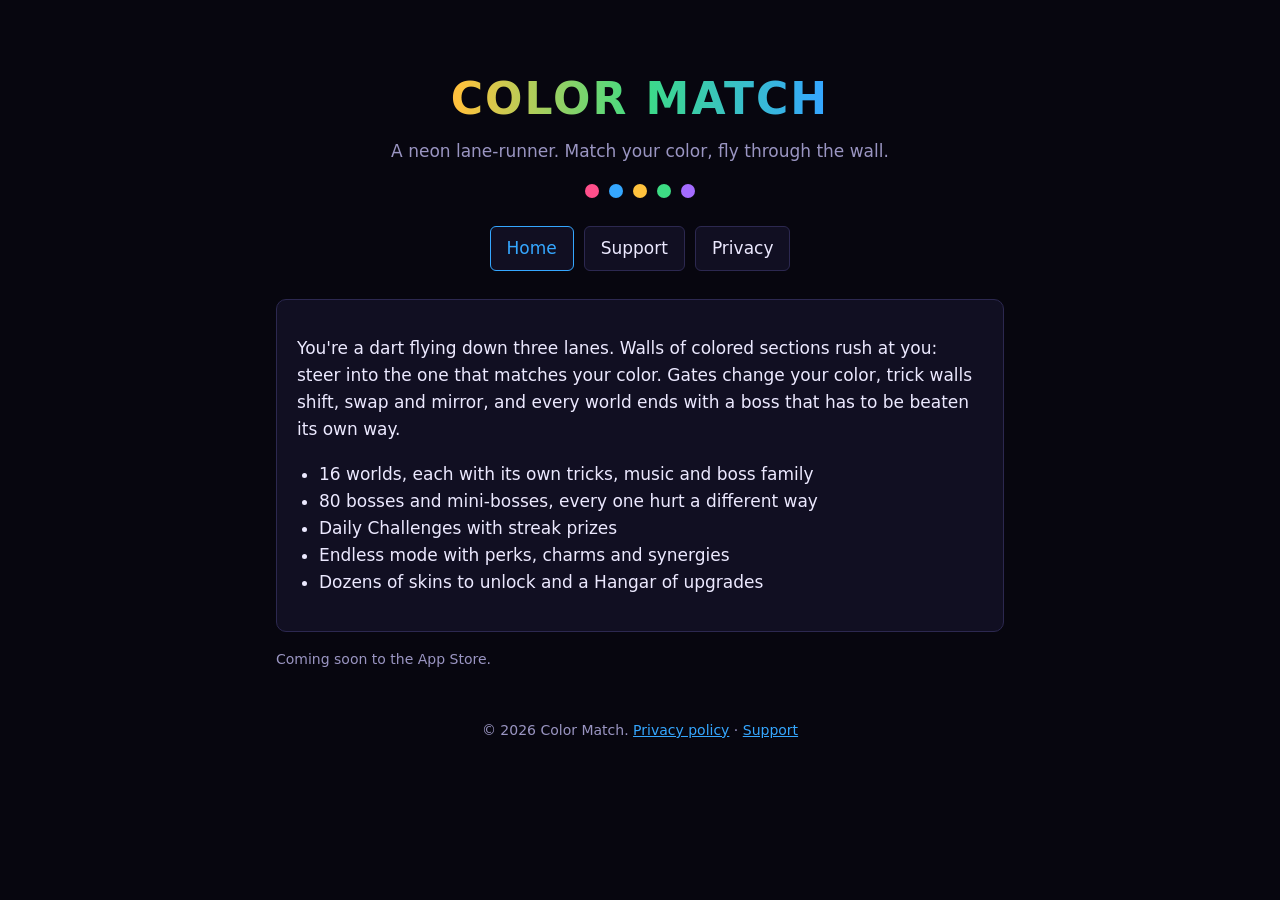
==== index.html @ d019bd3d "Color Match website: home, support, privacy policy" ====
<!doctype html>
<html lang="en">
<head>
<meta charset="utf-8">
<meta name="viewport" content="width=device-width, initial-scale=1">
<title>Color Match</title>
<meta name="description" content="Color Match: a neon lane-runner. Fly through the wall that matches your color.">
<link rel="stylesheet" href="style.css">
</head>
<body>
<main>
  <header>
    <h1 class="logo">COLOR MATCH</h1>
    <p class="tag">A neon lane-runner. Match your color, fly through the wall.</p>
    <div class="dots" aria-hidden="true">
      <span style="background:var(--pink)"></span><span style="background:var(--blue)"></span>
      <span style="background:var(--gold)"></span><span style="background:var(--green)"></span>
      <span style="background:var(--violet)"></span>
    </div>
  </header>
  <nav>
    <a href="index.html" aria-current="page">Home</a>
    <a href="support.html">Support</a>
    <a href="privacy.html">Privacy</a>
  </nav>

  <div class="card">
    <p>You're a dart flying down three lanes. Walls of colored sections rush at you: steer into the one
    that matches your color. Gates change your color, trick walls shift, swap and mirror, and every
    world ends with a boss that has to be beaten its own way.</p>
    <ul>
      <li>16 worlds, each with its own tricks, music and boss family</li>
      <li>80 bosses and mini-bosses, every one hurt a different way</li>
      <li>Daily Challenges with streak prizes</li>
      <li>Endless mode with perks, charms and synergies</li>
      <li>Dozens of skins to unlock and a Hangar of upgrades</li>
    </ul>
  </div>

  <p class="small">Coming soon to the App Store.</p>

  <footer>&copy; 2026 Color Match. <a href="privacy.html">Privacy policy</a> &middot; <a href="support.html">Support</a></footer>
</main>
</body>
</html>
---- style.css ----
:root {
  --bg: #07060f;
  --panel: #110f22;
  --text: #ece9ff;
  --muted: #9a95c2;
  --pink: #ff4f8b;
  --blue: #35a7ff;
  --gold: #ffc23d;
  --green: #3ddc84;
  --violet: #a46bff;
}
* { box-sizing: border-box; }
body {
  margin: 0;
  background: var(--bg);
  color: var(--text);
  font: 17px/1.6 system-ui, -apple-system, "Segoe UI", Roboto, sans-serif;
}
main { max-width: 760px; margin: 0 auto; padding: 32px 16px 64px; }
header { text-align: center; padding: 32px 0 8px; }
.logo {
  font-size: 44px; font-weight: 900; letter-spacing: 2px; margin: 0;
  background: linear-gradient(90deg, var(--pink), var(--gold), var(--green), var(--blue), var(--violet));
  -webkit-background-clip: text; background-clip: text; color: transparent;
}
.tag { color: var(--muted); margin: 4px 0 0; }
nav { display: flex; gap: 10px; justify-content: center; flex-wrap: wrap; margin: 20px 0 28px; }
nav a {
  color: var(--text); text-decoration: none; padding: 8px 16px;
  border: 1px solid #2c2850; border-radius: 6px; background: var(--panel);
}
nav a:hover, nav a[aria-current] { border-color: var(--blue); color: var(--blue); }
h2 { margin-top: 36px; font-size: 22px; }
h3 { margin-top: 24px; font-size: 18px; }
a { color: var(--blue); }
.card { background: var(--panel); border: 1px solid #2c2850; border-radius: 10px; padding: 18px 20px; margin: 16px 0; }
.dots { display: flex; gap: 10px; justify-content: center; margin: 18px 0 0; }
.dots span { width: 14px; height: 14px; border-radius: 50%; display: inline-block; }
ul { padding-left: 22px; }
.small { color: var(--muted); font-size: 14px; }
footer { color: var(--muted); font-size: 14px; text-align: center; margin-top: 48px; }
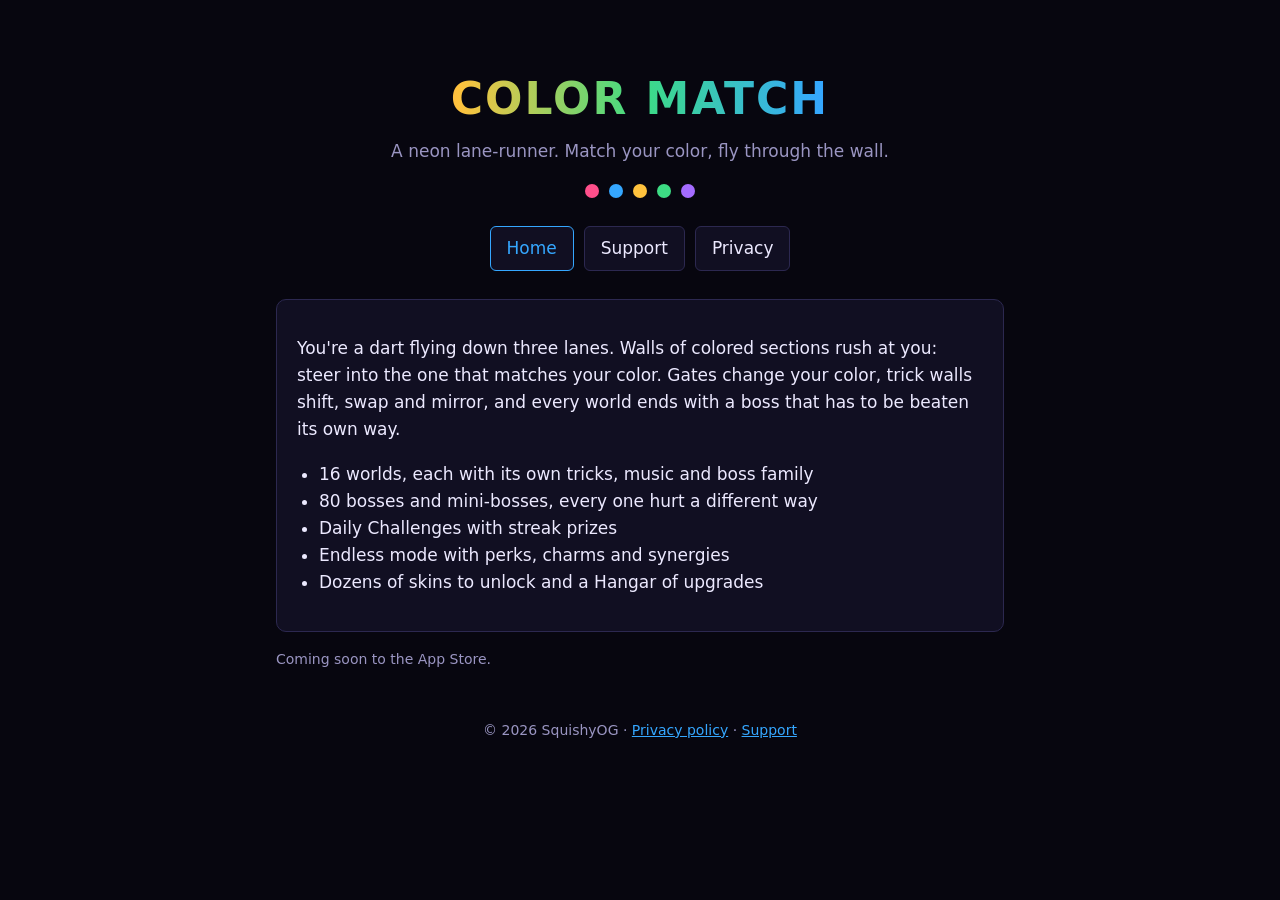
==== commit e04c637c: "Support page in the developer's own voice; footers say SquishyOG" ====
--- a/index.html
+++ b/index.html
@@ -39,7 +39,7 @@
 
   <p class="small">Coming soon to the App Store.</p>
 
-  <footer>&copy; 2026 Color Match. <a href="privacy.html">Privacy policy</a> &middot; <a href="support.html">Support</a></footer>
+  <footer>&copy; 2026 SquishyOG &middot; <a href="privacy.html">Privacy policy</a> &middot; <a href="support.html">Support</a></footer>
 </main>
 </body>
 </html>
--- a/style.css
+++ b/style.css
@@ -39,3 +39,31 @@
 ul { padding-left: 22px; }
 .small { color: var(--muted); font-size: 14px; }
 footer { color: var(--muted); font-size: 14px; text-align: center; margin-top: 48px; }
+
+/* Support page */
+.hello { text-align: center; padding: 8px 4px 20px; }
+.hello p { max-width: 560px; margin-left: auto; margin-right: auto; }
+.kicker { font-size: 22px; font-weight: 800; margin: 0 0 6px; }
+.sign { color: var(--gold); font-weight: 800; letter-spacing: 1px; margin-top: 4px; }
+.btn {
+  display: inline-block; margin: 10px 0 4px; padding: 12px 28px; border-radius: 8px;
+  background: var(--gold); color: #1a1205; font-weight: 800; text-decoration: none;
+  transform: skewX(-8deg);
+}
+.btn:hover { filter: brightness(1.1); }
+.card h2 { margin-top: 0; }
+.steps { padding-left: 22px; margin: 8px 0 0; }
+.steps li { margin: 6px 0; }
+details {
+  background: var(--panel); border: 1px solid #2c2850; border-radius: 10px;
+  margin: 10px 0; padding: 0 18px;
+}
+details[open] { border-color: var(--violet); }
+summary {
+  cursor: pointer; list-style: none; padding: 14px 0; font-weight: 700;
+  display: flex; justify-content: space-between; gap: 12px;
+}
+summary::-webkit-details-marker { display: none; }
+summary::after { content: "+"; color: var(--blue); font-weight: 800; }
+details[open] summary::after { content: "\2212"; }
+details p { margin: 0 0 14px; color: #d6d2f0; }
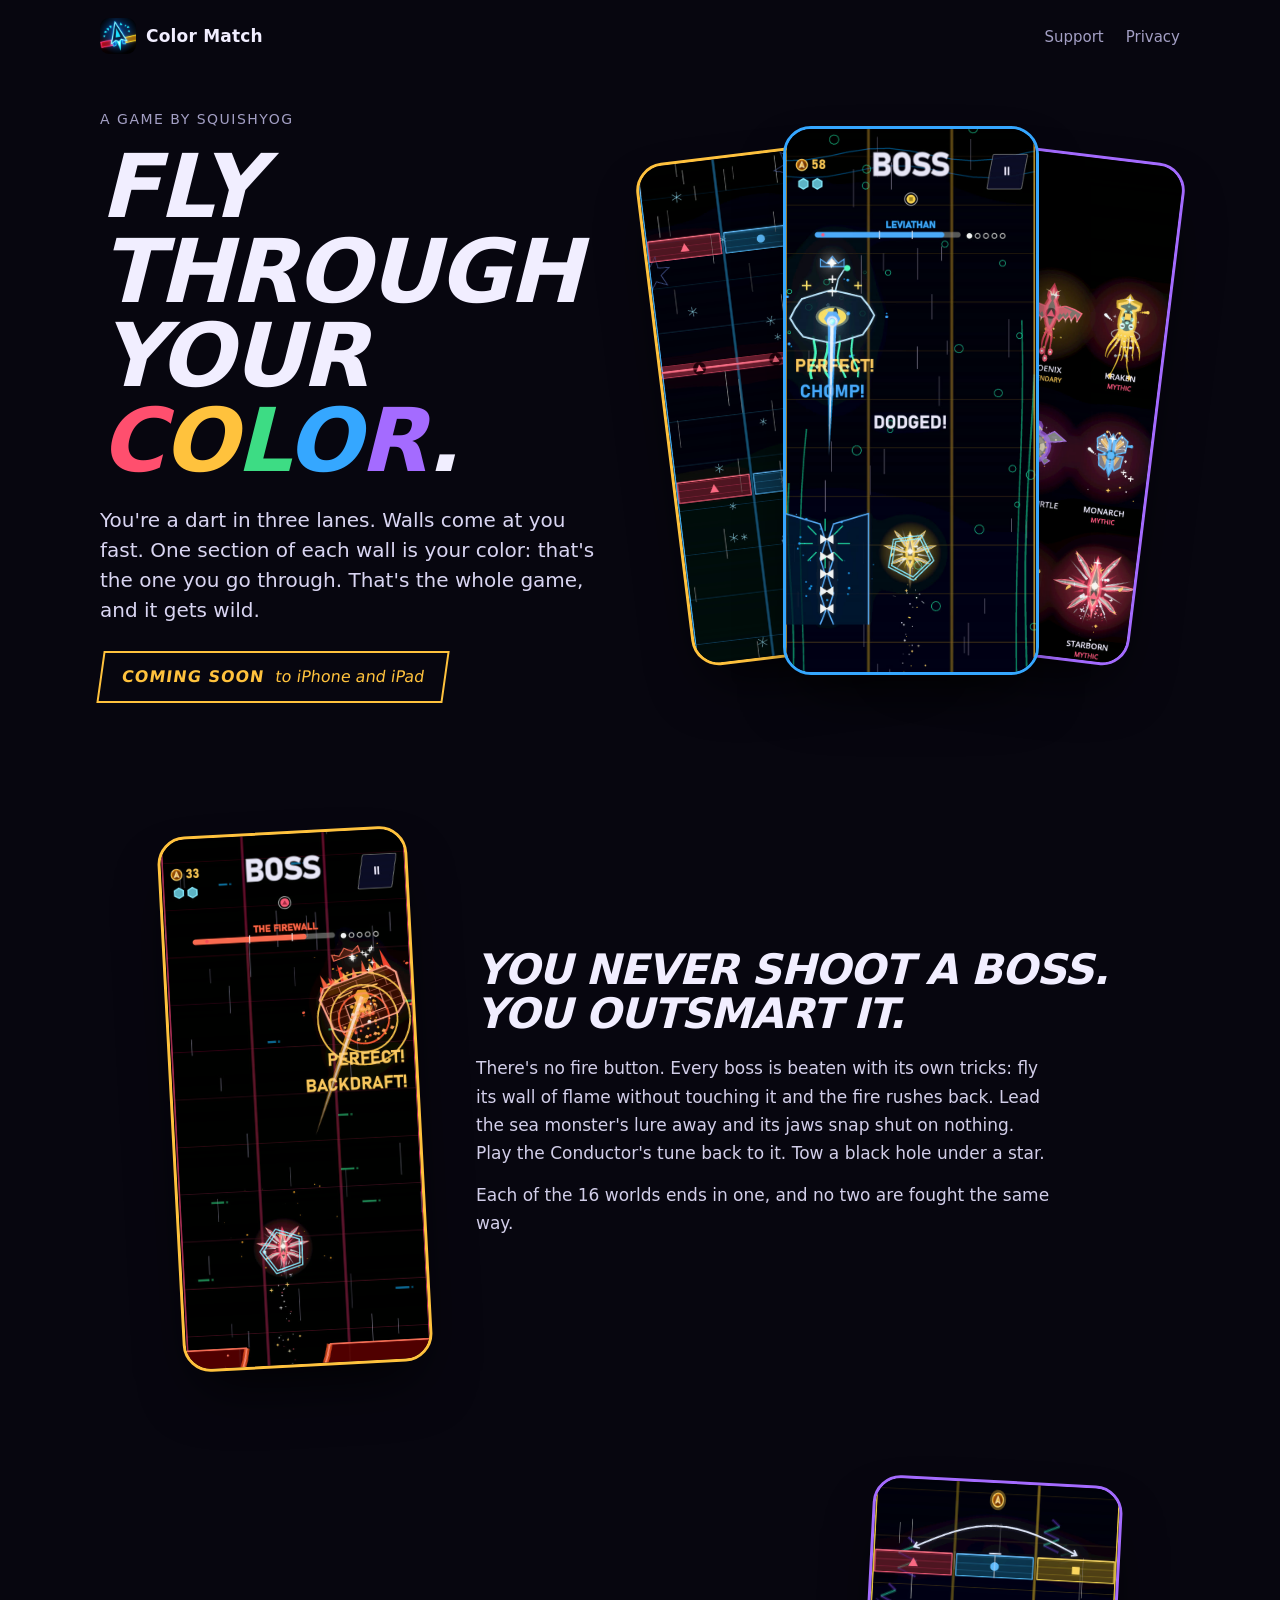
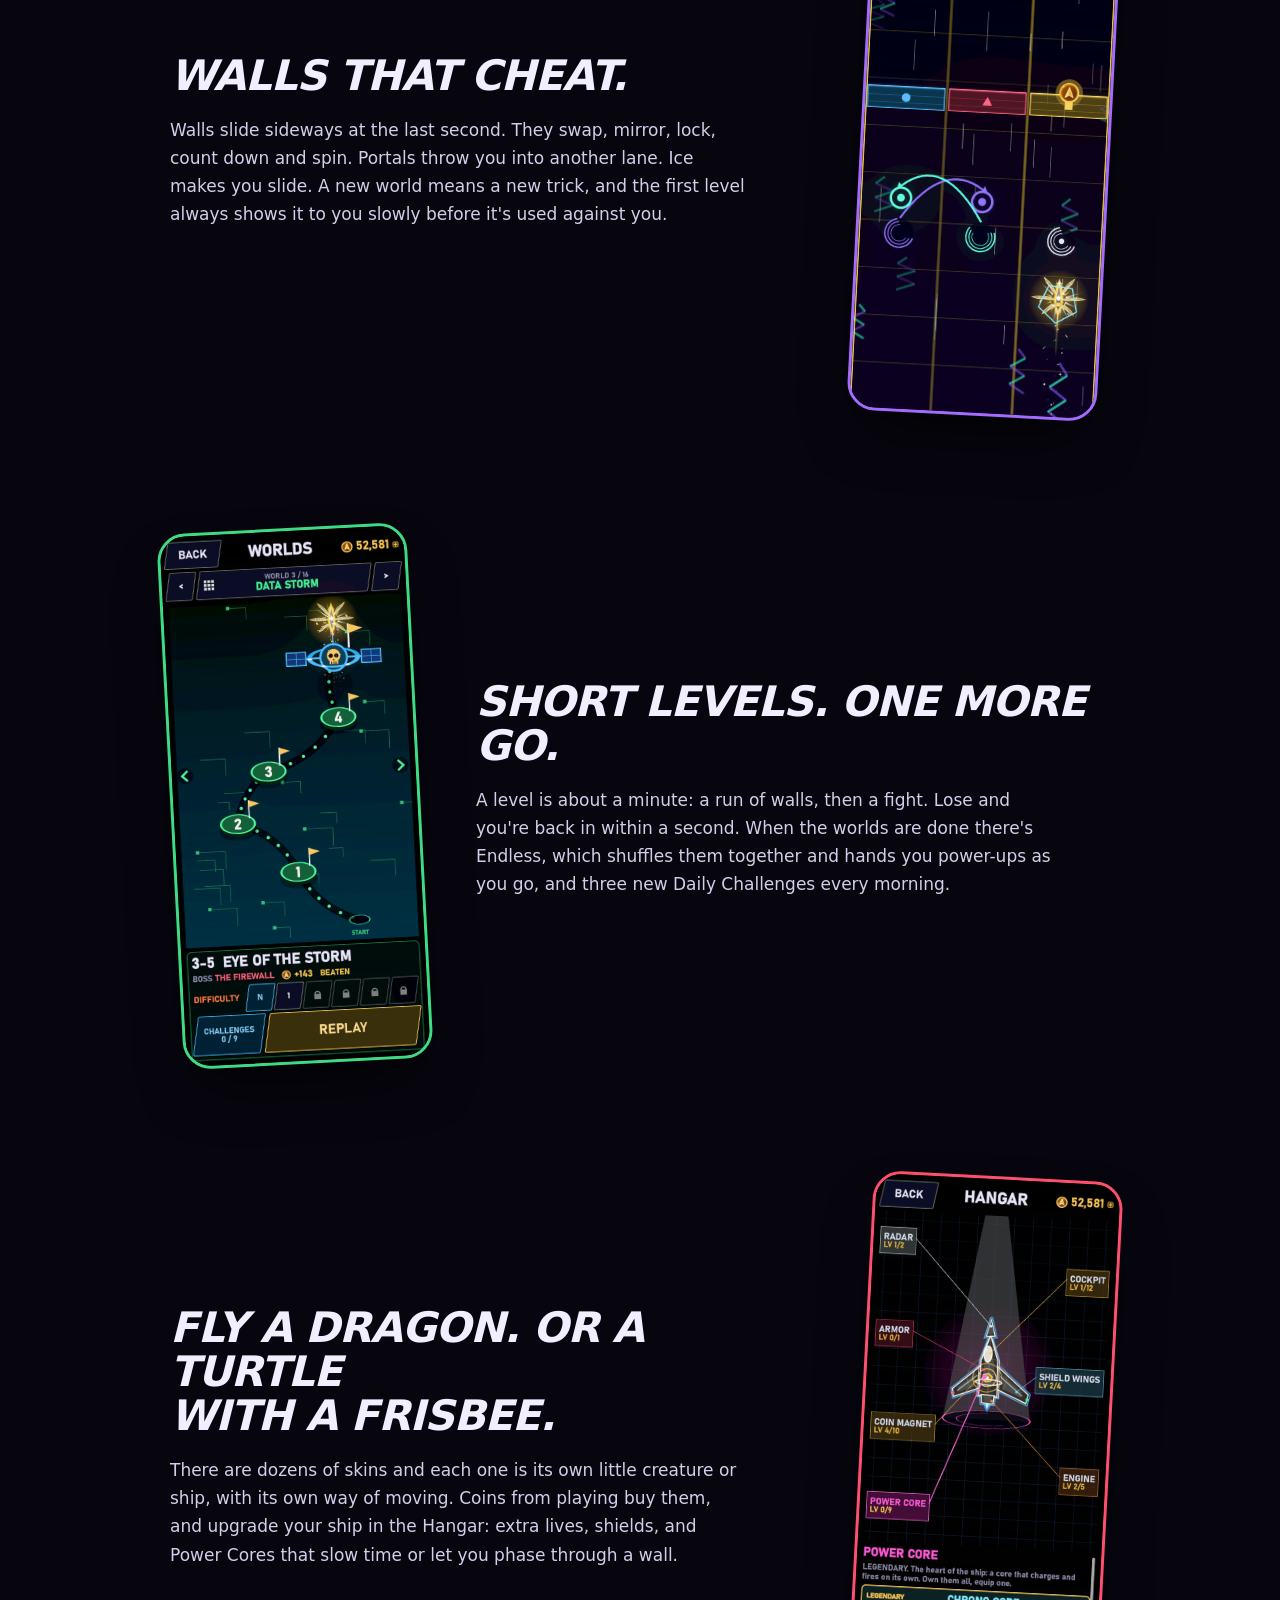
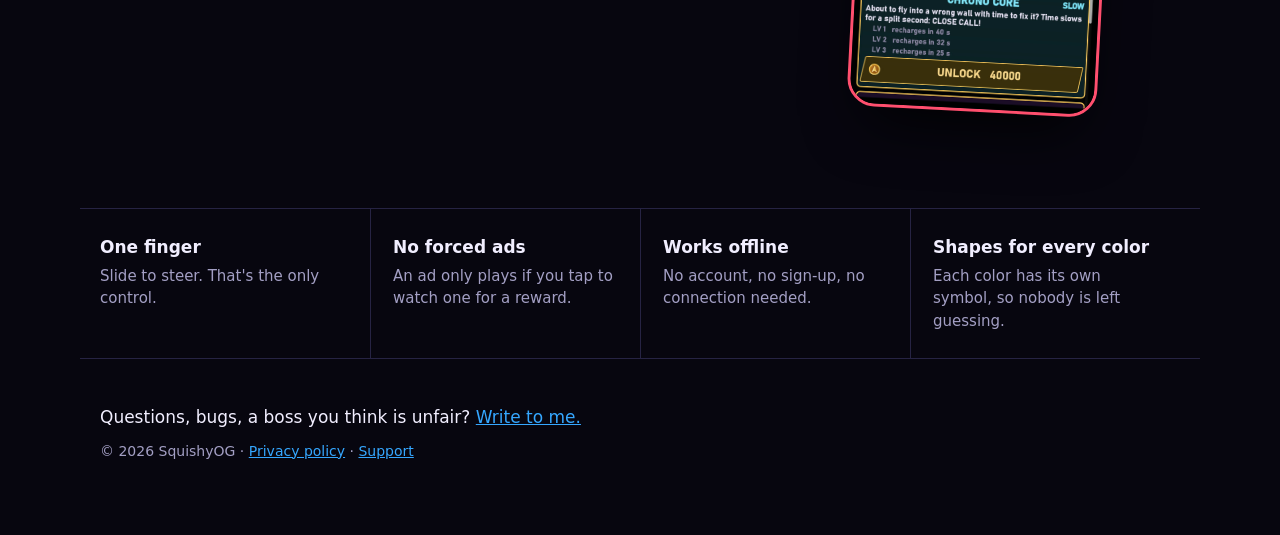
==== commit 4bcee4ec: "New home page: headline, pictures of the game, plain copy; support and privacy restyled to match Co-" ====
--- a/index.html
+++ b/index.html
@@ -3,43 +3,89 @@
 <head>
 <meta charset="utf-8">
 <meta name="viewport" content="width=device-width, initial-scale=1">
-<title>Color Match</title>
-<meta name="description" content="Color Match: a neon lane-runner. Fly through the wall that matches your color.">
-<link rel="stylesheet" href="style.css">
+<title>Color Match: Neon Dart</title>
+<meta name="description" content="Steer a neon dart down three lanes and fly through the wall that matches your color. 16 worlds, a boss at the end of every one. Coming soon to iPhone and iPad.">
+<meta property="og:title" content="Color Match: Neon Dart">
+<meta property="og:description" content="Fly through the wall that matches your color. 16 worlds, a boss at the end of every one.">
+<meta property="og:image" content="https://squishyog.github.io/colormatch-site/img/share.jpg">
+<meta name="theme-color" content="#07060f">
+<link rel="icon" href="img/icon.png">
+<link rel="stylesheet" href="style.css?v=3">
 </head>
-<body>
-<main>
-  <header>
-    <h1 class="logo">COLOR MATCH</h1>
-    <p class="tag">A neon lane-runner. Match your color, fly through the wall.</p>
-    <div class="dots" aria-hidden="true">
-      <span style="background:var(--pink)"></span><span style="background:var(--blue)"></span>
-      <span style="background:var(--gold)"></span><span style="background:var(--green)"></span>
-      <span style="background:var(--violet)"></span>
-    </div>
-  </header>
-  <nav>
-    <a href="index.html" aria-current="page">Home</a>
-    <a href="support.html">Support</a>
-    <a href="privacy.html">Privacy</a>
-  </nav>
+<body class="home">
 
-  <div class="card">
-    <p>You're a dart flying down three lanes. Walls of colored sections rush at you: steer into the one
-    that matches your color. Gates change your color, trick walls shift, swap and mirror, and every
-    world ends with a boss that has to be beaten its own way.</p>
-    <ul>
-      <li>16 worlds, each with its own tricks, music and boss family</li>
-      <li>80 bosses and mini-bosses, every one hurt a different way</li>
-      <li>Daily Challenges with streak prizes</li>
-      <li>Endless mode with perks, charms and synergies</li>
-      <li>Dozens of skins to unlock and a Hangar of upgrades</li>
-    </ul>
+<div class="bar">
+  <a class="brand" href="index.html"><img src="img/icon.png" alt="" width="36" height="36">Color Match</a>
+  <span class="links"><a href="support.html">Support</a><a href="privacy.html">Privacy</a></span>
+</div>
+
+<section class="hero">
+  <div class="pitch">
+    <p class="eyebrow">A game by SquishyOG</p>
+    <h1>Fly through<br>your <span class="c1">c</span><span class="c2">o</span><span class="c3">l</span><span class="c4">o</span><span class="c5">r</span>.</h1>
+    <p class="lede">You're a dart in three lanes. Walls come at you fast. One section of each wall
+    is your color: that's the one you go through. That's the whole game, and it gets wild.</p>
+    <p class="soon"><b>Coming soon</b> to iPhone and iPad</p>
   </div>
+  <div class="phones">
+    <img class="ph left" src="img/play.jpg" alt="The dart about to fly through the yellow section of a wall" width="600" height="1304">
+    <img class="ph mid" src="img/boss.jpg" alt="A boss fight: the Leviathan bitten by its own jaws" width="600" height="1304">
+    <img class="ph right" src="img/skins.jpg" alt="Nine skins: a dragon, a phoenix, a kraken and more" width="600" height="1304">
+  </div>
+</section>
 
-  <p class="small">Coming soon to the App Store.</p>
+<section class="row">
+  <img class="ph" src="img/backdraft.jpg" alt="The Firewall boss blasted by its own fire" width="600" height="1304" loading="lazy">
+  <div>
+    <h2>You never shoot a boss.<br>You outsmart it.</h2>
+    <p>There's no fire button. Every boss is beaten with its own tricks: fly its wall of flame
+    without touching it and the fire rushes back. Lead the sea monster's lure away and its jaws
+    snap shut on nothing. Play the Conductor's tune back to it. Tow a black hole under a star.</p>
+    <p>Each of the 16 worlds ends in one, and no two are fought the same way.</p>
+  </div>
+</section>
 
-  <footer>&copy; 2026 SquishyOG &middot; <a href="privacy.html">Privacy policy</a> &middot; <a href="support.html">Support</a></footer>
-</main>
+<section class="row flip">
+  <img class="ph" src="img/tricks.jpg" alt="Portal gates that send the dart to another lane" width="600" height="1304" loading="lazy">
+  <div>
+    <h2>Walls that cheat.</h2>
+    <p>Walls slide sideways at the last second. They swap, mirror, lock, count down and spin.
+    Portals throw you into another lane. Ice makes you slide. A new world means a new trick, and
+    the first level always shows it to you slowly before it's used against you.</p>
+  </div>
+</section>
+
+<section class="row">
+  <img class="ph" src="img/worlds.jpg" alt="The world map: a road of levels leading to a boss" width="600" height="1304" loading="lazy">
+  <div>
+    <h2>Short levels. One more go.</h2>
+    <p>A level is about a minute: a run of walls, then a fight. Lose and you're back in within a
+    second. When the worlds are done there's Endless, which shuffles them together and hands you
+    power-ups as you go, and three new Daily Challenges every morning.</p>
+  </div>
+</section>
+
+<section class="row flip">
+  <img class="ph" src="img/hangar.jpg" alt="The Hangar, where the ship's parts are upgraded" width="600" height="1304" loading="lazy">
+  <div>
+    <h2>Fly a dragon. Or a turtle<br>with a frisbee.</h2>
+    <p>There are dozens of skins and each one is its own little creature or ship, with its own
+    way of moving. Coins from playing buy them, and upgrade your ship in the Hangar: extra
+    lives, shields, and Power Cores that slow time or let you phase through a wall.</p>
+  </div>
+</section>
+
+<section class="facts">
+  <div><b>One finger</b>Slide to steer. That's the only control.</div>
+  <div><b>No forced ads</b>An ad only plays if you tap to watch one for a reward.</div>
+  <div><b>Works offline</b>No account, no sign-up, no connection needed.</div>
+  <div><b>Shapes for every color</b>Each color has its own symbol, so nobody is left guessing.</div>
+</section>
+
+<footer>
+  <p>Questions, bugs, a boss you think is unfair? <a href="support.html">Write to me.</a></p>
+  <p class="small">&copy; 2026 SquishyOG &middot; <a href="privacy.html">Privacy policy</a> &middot; <a href="support.html">Support</a></p>
+</footer>
+
 </body>
 </html>
--- a/style.css
+++ b/style.css
@@ -1,52 +1,135 @@
 :root {
   --bg: #07060f;
-  --panel: #110f22;
-  --text: #ece9ff;
-  --muted: #9a95c2;
-  --pink: #ff4f8b;
+  --panel: #100e1f;
+  --line: #262343;
+  --text: #f1eeff;
+  --muted: #a39fc4;
+  --pink: #ff4f6e;
   --blue: #35a7ff;
   --gold: #ffc23d;
   --green: #3ddc84;
   --violet: #a46bff;
 }
 * { box-sizing: border-box; }
+html { scroll-behavior: smooth; }
 body {
   margin: 0;
   background: var(--bg);
   color: var(--text);
-  font: 17px/1.6 system-ui, -apple-system, "Segoe UI", Roboto, sans-serif;
+  font: 17px/1.65 system-ui, -apple-system, "Segoe UI", Roboto, sans-serif;
+  -webkit-font-smoothing: antialiased;
 }
+a { color: var(--blue); }
+img { max-width: 100%; height: auto; }
+.small { color: var(--muted); font-size: 14px; }
+
+/* ---------- Home page ---------- */
+.home { overflow-x: hidden; }
+.bar {
+  max-width: 1120px; margin: 0 auto; padding: 18px 20px;
+  display: flex; align-items: center; justify-content: space-between;
+}
+.brand {
+  display: flex; align-items: center; gap: 10px; color: var(--text); text-decoration: none;
+  font-weight: 800; letter-spacing: .2px;
+}
+.brand img { border-radius: 9px; display: block; }
+.links a { color: var(--muted); text-decoration: none; margin-left: 22px; font-size: 15px; }
+.links a:hover { color: var(--text); }
+
+.hero {
+  max-width: 1120px; margin: 0 auto; padding: 36px 20px 72px;
+  display: grid; grid-template-columns: 1fr 1.05fr; gap: 28px; align-items: center;
+}
+.eyebrow { color: var(--muted); font-size: 14px; letter-spacing: 1.5px; text-transform: uppercase; margin: 0 0 14px; }
+.hero h1 {
+  font-size: clamp(44px, 7.2vw, 88px); line-height: .96; margin: 0 0 22px;
+  font-weight: 900; font-style: italic; letter-spacing: -2px; text-transform: uppercase;
+}
+.c1 { color: var(--pink); } .c2 { color: var(--gold); } .c3 { color: var(--green); }
+.c4 { color: var(--blue); } .c5 { color: var(--violet); }
+.lede { font-size: 20px; line-height: 1.5; color: #d9d5f2; max-width: 30em; margin: 0 0 26px; }
+.soon {
+  display: inline-block; margin: 0; padding: 11px 20px; border: 2px solid var(--gold);
+  color: var(--gold); transform: skewX(-8deg); font-size: 16px;
+}
+.soon b { text-transform: uppercase; letter-spacing: 1px; margin-right: 6px; }
+
+.ph {
+  display: block; border-radius: 28px; border: 3px solid #2b2850; background: #000;
+  box-shadow: 0 30px 60px -20px rgba(0, 0, 0, .9);
+}
+.phones { position: relative; height: 560px; }
+.phones .ph { position: absolute; width: 236px; top: 24px; }
+.phones .left { left: 4%; transform: rotate(-7deg); border-color: var(--gold); }
+.phones .mid { left: 50%; margin-left: -128px; width: 256px; top: 0; z-index: 2; border-color: var(--blue); }
+.phones .right { right: 4%; transform: rotate(7deg); border-color: var(--violet); }
+
+.row {
+  max-width: 980px; margin: 0 auto; padding: 56px 20px;
+  display: grid; grid-template-columns: 250px 1fr; gap: 56px; align-items: center;
+}
+.row.flip { grid-template-columns: 1fr 250px; }
+.row.flip .ph { order: 2; }
+.row .ph { width: 250px; }
+.row:nth-of-type(2) .ph { border-color: var(--gold); transform: rotate(-3deg); }
+.row:nth-of-type(3) .ph { border-color: var(--violet); transform: rotate(3deg); }
+.row:nth-of-type(4) .ph { border-color: var(--green); transform: rotate(-3deg); }
+.row:nth-of-type(5) .ph { border-color: var(--pink); transform: rotate(3deg); }
+.row h2 {
+  font-size: clamp(28px, 4vw, 42px); line-height: 1.05; margin: 0 0 18px;
+  font-weight: 900; font-style: italic; letter-spacing: -1px; text-transform: uppercase;
+}
+.row p { color: #d2cee9; margin: 0 0 14px; max-width: 34em; }
+
+.facts {
+  max-width: 1120px; margin: 40px auto 0; padding: 0 20px;
+  display: grid; grid-template-columns: repeat(4, 1fr); gap: 0;
+  border-top: 1px solid var(--line); border-bottom: 1px solid var(--line);
+}
+.facts div { padding: 26px 22px; color: var(--muted); font-size: 15px; line-height: 1.5; border-left: 1px solid var(--line); }
+.facts div:first-child { border-left: 0; padding-left: 0; }
+.facts b { display: block; color: var(--text); font-size: 17px; margin-bottom: 4px; }
+
+.home footer { max-width: 1120px; margin: 0 auto; padding: 44px 20px 64px; text-align: left; color: var(--text); font-size: 17px; }
+.home footer p { margin: 0 0 8px; }
+
+@media (max-width: 860px) {
+  .hero { grid-template-columns: 1fr; padding-top: 12px; }
+  .phones { height: 430px; max-width: 420px; width: 100%; margin: 0 auto; }
+  .phones .ph { width: 172px; top: 20px; border-radius: 22px; }
+  .phones .mid { width: 190px; margin-left: -95px; top: 0; }
+  .phones .left { left: 0; } .phones .right { right: 0; }
+  .row, .row.flip { grid-template-columns: 1fr; gap: 28px; padding: 40px 20px; }
+  .row .ph { width: 210px; margin: 0 auto; }
+  .row.flip .ph { order: 0; }
+  .facts { grid-template-columns: 1fr 1fr; }
+  .facts div { border-left: 0; padding-left: 0; }
+}
+
+/* ---------- Support and privacy pages ---------- */
 main { max-width: 760px; margin: 0 auto; padding: 32px 16px 64px; }
-header { text-align: center; padding: 32px 0 8px; }
+header { padding: 20px 0 4px; }
 .logo {
-  font-size: 44px; font-weight: 900; letter-spacing: 2px; margin: 0;
-  background: linear-gradient(90deg, var(--pink), var(--gold), var(--green), var(--blue), var(--violet));
-  -webkit-background-clip: text; background-clip: text; color: transparent;
+  font-size: 34px; font-weight: 900; font-style: italic; letter-spacing: -1px; margin: 0; color: var(--text);
 }
-.tag { color: var(--muted); margin: 4px 0 0; }
-nav { display: flex; gap: 10px; justify-content: center; flex-wrap: wrap; margin: 20px 0 28px; }
-nav a {
-  color: var(--text); text-decoration: none; padding: 8px 16px;
-  border: 1px solid #2c2850; border-radius: 6px; background: var(--panel);
-}
-nav a:hover, nav a[aria-current] { border-color: var(--blue); color: var(--blue); }
+.tag { color: var(--muted); margin: 2px 0 0; }
+nav { display: flex; gap: 22px; flex-wrap: wrap; margin: 18px 0 30px; padding-bottom: 14px; border-bottom: 1px solid var(--line); }
+nav a { color: var(--muted); text-decoration: none; }
+nav a:hover { color: var(--text); }
+nav a[aria-current] { color: var(--text); font-weight: 700; }
 h2 { margin-top: 36px; font-size: 22px; }
 h3 { margin-top: 24px; font-size: 18px; }
-a { color: var(--blue); }
-.card { background: var(--panel); border: 1px solid #2c2850; border-radius: 10px; padding: 18px 20px; margin: 16px 0; }
-.dots { display: flex; gap: 10px; justify-content: center; margin: 18px 0 0; }
-.dots span { width: 14px; height: 14px; border-radius: 50%; display: inline-block; }
+.card { background: var(--panel); border: 1px solid var(--line); border-radius: 10px; padding: 18px 20px; margin: 16px 0; }
 ul { padding-left: 22px; }
-.small { color: var(--muted); font-size: 14px; }
 footer { color: var(--muted); font-size: 14px; text-align: center; margin-top: 48px; }
 
-/* Support page */
-.hello { text-align: center; padding: 8px 4px 20px; }
-.hello p { max-width: 560px; margin-left: auto; margin-right: auto; }
+.hello { padding: 8px 0 20px; }
+.hello p { max-width: 560px; }
 .kicker { font-size: 22px; font-weight: 800; margin: 0 0 6px; }
 .sign { color: var(--gold); font-weight: 800; letter-spacing: 1px; margin-top: 4px; }
 .btn {
-  display: inline-block; margin: 10px 0 4px; padding: 12px 28px; border-radius: 8px;
+  display: inline-block; margin: 10px 0 4px; padding: 12px 28px; border-radius: 4px;
   background: var(--gold); color: #1a1205; font-weight: 800; text-decoration: none;
   transform: skewX(-8deg);
 }
@@ -55,7 +138,7 @@
 .steps { padding-left: 22px; margin: 8px 0 0; }
 .steps li { margin: 6px 0; }
 details {
-  background: var(--panel); border: 1px solid #2c2850; border-radius: 10px;
+  background: var(--panel); border: 1px solid var(--line); border-radius: 10px;
   margin: 10px 0; padding: 0 18px;
 }
 details[open] { border-color: var(--violet); }
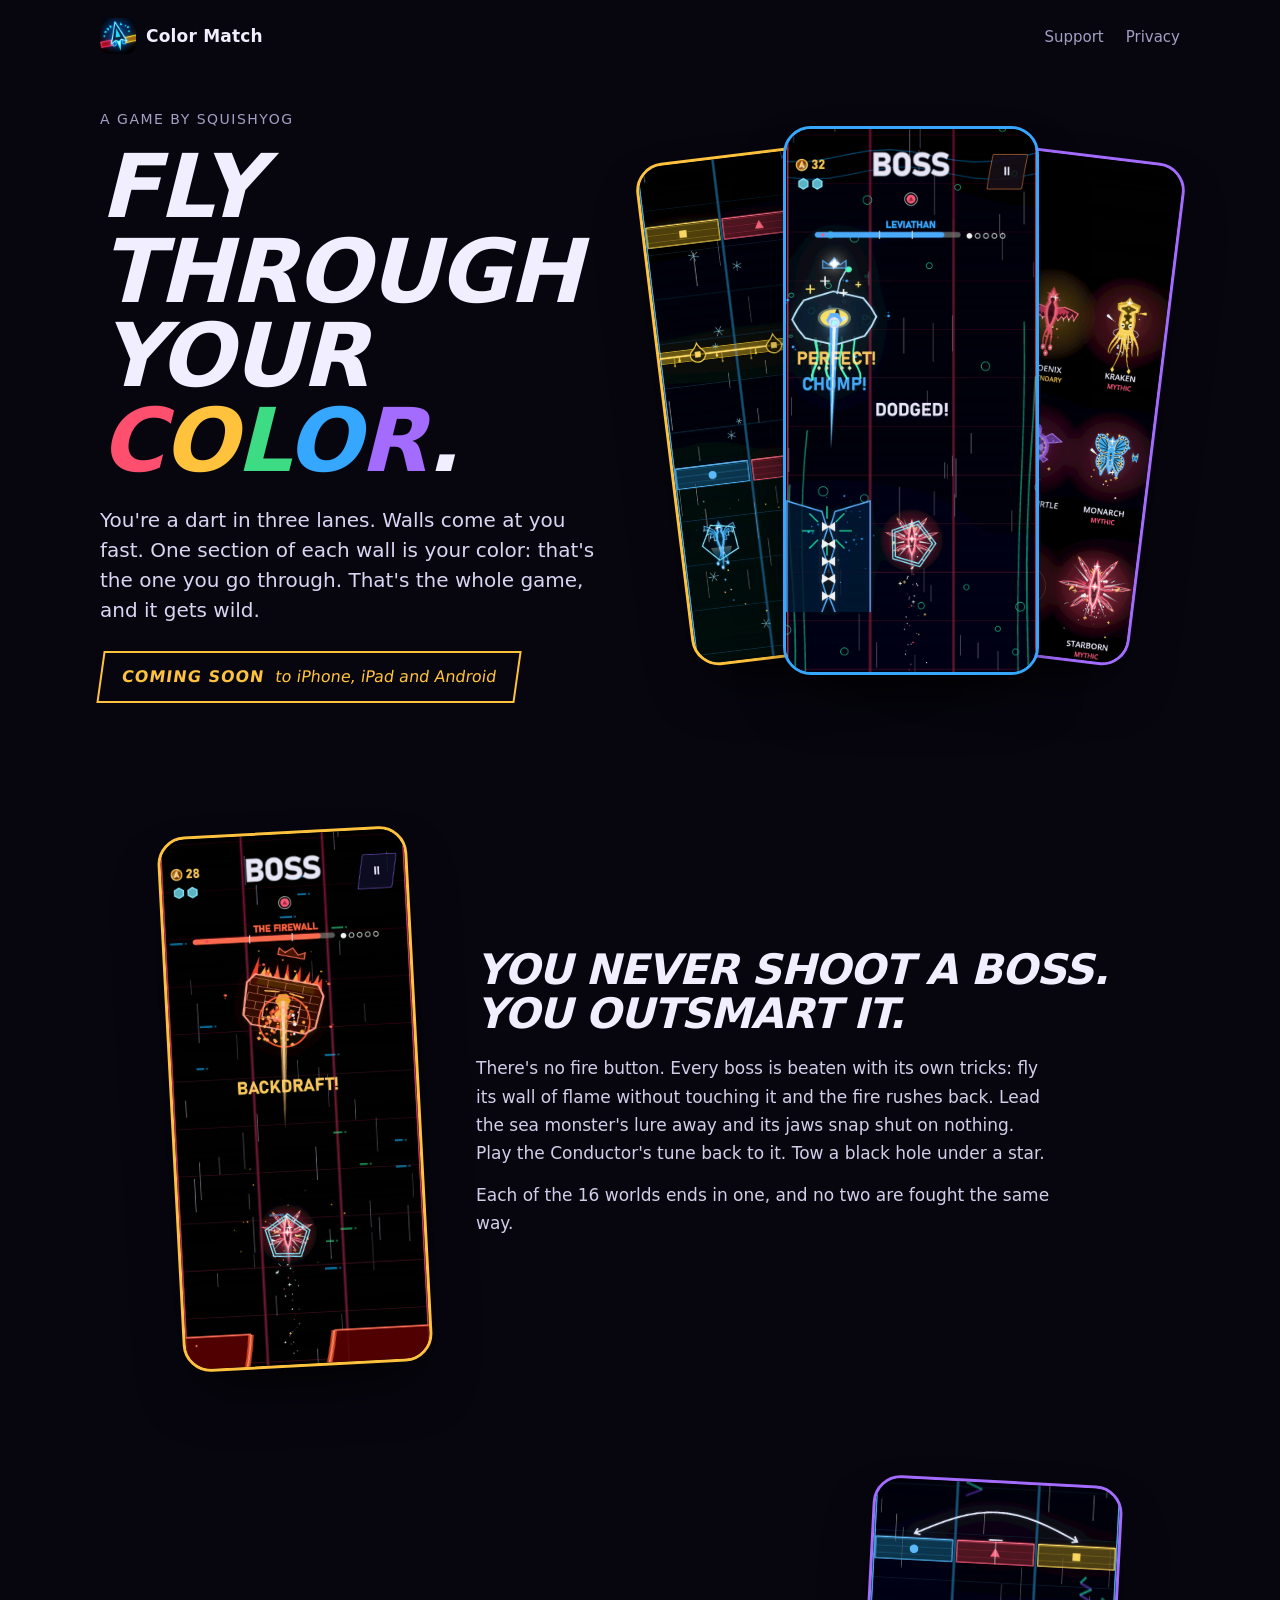
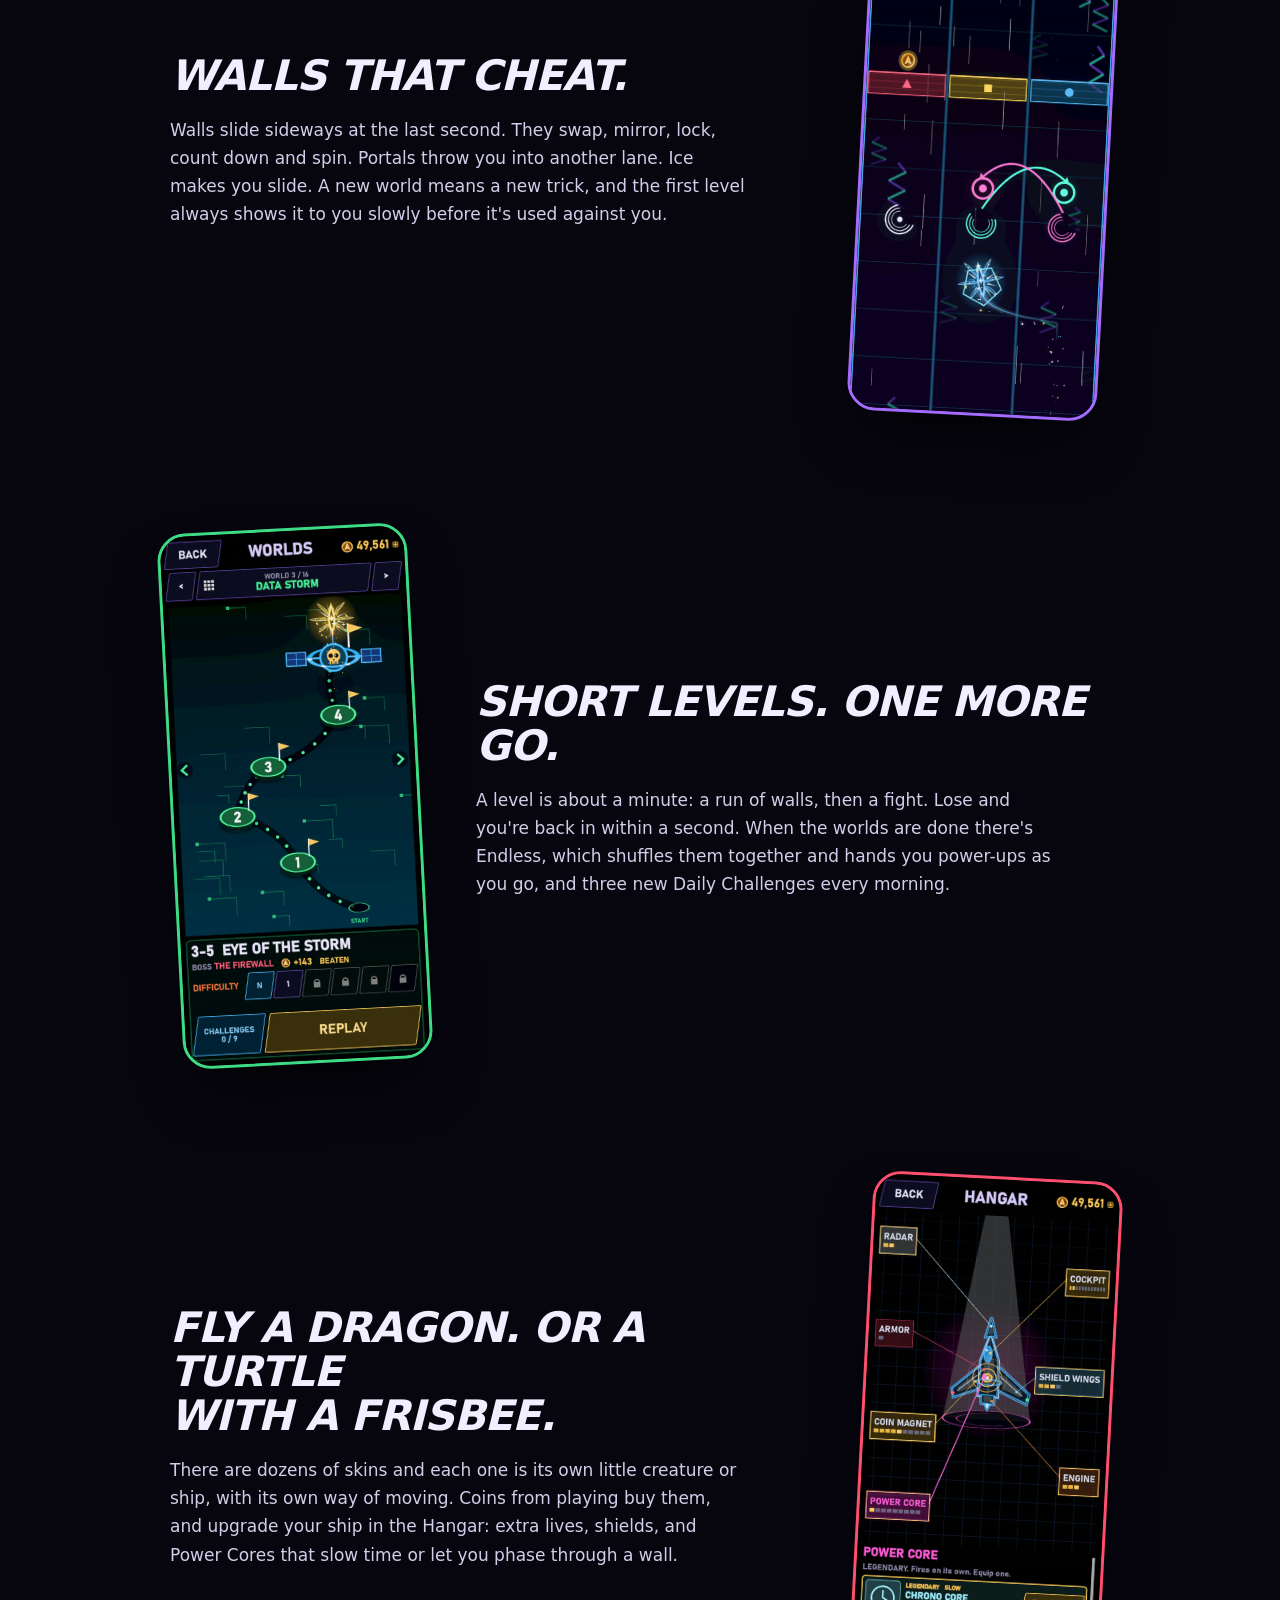
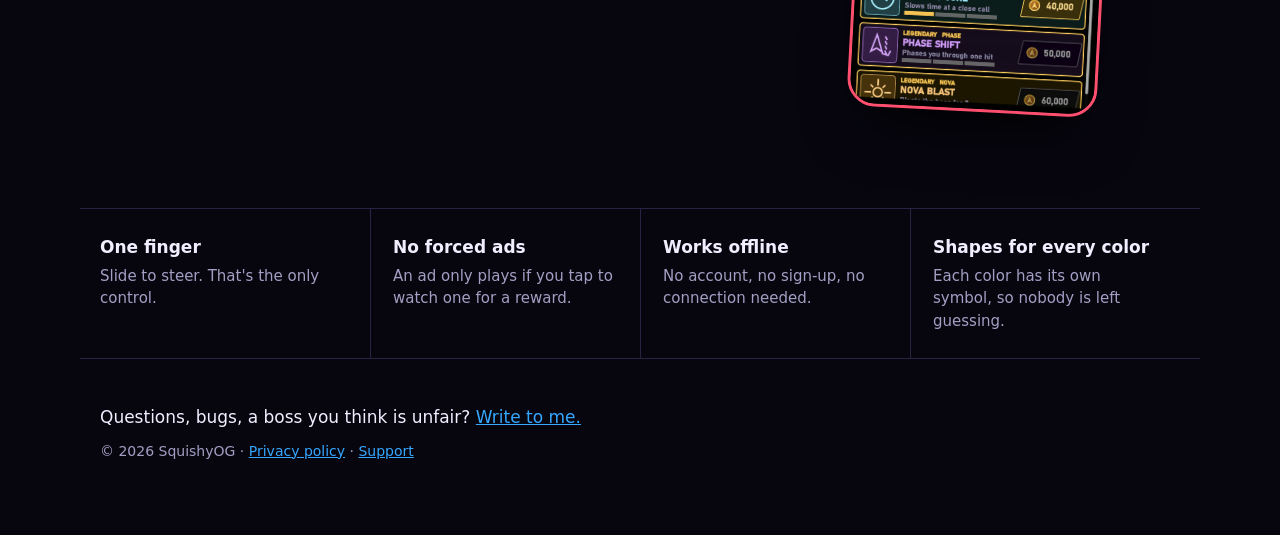
==== commit de263a9b: "Coming to Android too: home page, devices on the support page, Google Play and the Android ad ID in " ====
--- a/index.html
+++ b/index.html
@@ -4,13 +4,13 @@
 <meta charset="utf-8">
 <meta name="viewport" content="width=device-width, initial-scale=1">
 <title>Color Match: Neon Dart</title>
-<meta name="description" content="Steer a neon dart down three lanes and fly through the wall that matches your color. 16 worlds, a boss at the end of every one. Coming soon to iPhone and iPad.">
+<meta name="description" content="Steer a neon dart down three lanes and fly through the wall that matches your color. 16 worlds, a boss at the end of every one. Coming soon to iPhone, iPad and Android.">
 <meta property="og:title" content="Color Match: Neon Dart">
 <meta property="og:description" content="Fly through the wall that matches your color. 16 worlds, a boss at the end of every one.">
 <meta property="og:image" content="https://squishyog.github.io/colormatch-site/img/share.jpg">
 <meta name="theme-color" content="#07060f">
 <link rel="icon" href="img/icon.png">
-<link rel="stylesheet" href="style.css?v=3">
+<link rel="stylesheet" href="style.css?v=4">
 </head>
 <body class="home">
 
@@ -25,7 +25,7 @@
     <h1>Fly through<br>your <span class="c1">c</span><span class="c2">o</span><span class="c3">l</span><span class="c4">o</span><span class="c5">r</span>.</h1>
     <p class="lede">You're a dart in three lanes. Walls come at you fast. One section of each wall
     is your color: that's the one you go through. That's the whole game, and it gets wild.</p>
-    <p class="soon"><b>Coming soon</b> to iPhone and iPad</p>
+    <p class="soon"><b>Coming soon</b> to iPhone, iPad and Android</p>
   </div>
   <div class="phones">
     <img class="ph left" src="img/play.jpg" alt="The dart about to fly through the yellow section of a wall" width="600" height="1304">
--- a/style.css
+++ b/style.css
@@ -107,46 +107,71 @@
   .facts div { border-left: 0; padding-left: 0; }
 }
 
-/* ---------- Support and privacy pages ---------- */
-main { max-width: 760px; margin: 0 auto; padding: 32px 16px 64px; }
-header { padding: 20px 0 4px; }
-.logo {
-  font-size: 34px; font-weight: 900; font-style: italic; letter-spacing: -1px; margin: 0; color: var(--text);
+/* ---------- Support and privacy pages (the home page's bar, type and footer) ---------- */
+.links a[aria-current] { color: var(--text); font-weight: 700; }
+.page main { max-width: 820px; margin: 0 auto; padding: 0 20px; }
+.top { padding: 36px 0 28px; border-bottom: 1px solid var(--line); margin-bottom: 36px; }
+.top h1 {
+  font-size: clamp(40px, 6.4vw, 72px); line-height: .96; margin: 0 0 22px;
+  font-weight: 900; font-style: italic; letter-spacing: -2px; text-transform: uppercase;
 }
-.tag { color: var(--muted); margin: 2px 0 0; }
-nav { display: flex; gap: 22px; flex-wrap: wrap; margin: 18px 0 30px; padding-bottom: 14px; border-bottom: 1px solid var(--line); }
-nav a { color: var(--muted); text-decoration: none; }
-nav a:hover { color: var(--text); }
-nav a[aria-current] { color: var(--text); font-weight: 700; }
-h2 { margin-top: 36px; font-size: 22px; }
-h3 { margin-top: 24px; font-size: 18px; }
-.card { background: var(--panel); border: 1px solid var(--line); border-radius: 10px; padding: 18px 20px; margin: 16px 0; }
-ul { padding-left: 22px; }
-footer { color: var(--muted); font-size: 14px; text-align: center; margin-top: 48px; }
-
-.hello { padding: 8px 0 20px; }
-.hello p { max-width: 560px; }
-.kicker { font-size: 22px; font-weight: 800; margin: 0 0 6px; }
-.sign { color: var(--gold); font-weight: 800; letter-spacing: 1px; margin-top: 4px; }
+.top .lede { max-width: 34em; }
+.top .small { margin: 6px 0 0; }
+.sign { color: var(--gold); font-weight: 800; letter-spacing: 1px; margin: 14px 0 0; }
 .btn {
-  display: inline-block; margin: 10px 0 4px; padding: 12px 28px; border-radius: 4px;
-  background: var(--gold); color: #1a1205; font-weight: 800; text-decoration: none;
+  display: inline-block; padding: 13px 34px; background: var(--gold); color: #1a1205;
+  font-weight: 800; text-decoration: none; text-transform: uppercase; letter-spacing: 1px;
   transform: skewX(-8deg);
 }
 .btn:hover { filter: brightness(1.1); }
-.card h2 { margin-top: 0; }
-.steps { padding-left: 22px; margin: 8px 0 0; }
-.steps li { margin: 6px 0; }
-details {
-  background: var(--panel); border: 1px solid var(--line); border-radius: 10px;
-  margin: 10px 0; padding: 0 18px;
+.page h2 {
+  font-size: 26px; line-height: 1.1; margin: 44px 0 12px;
+  font-weight: 900; font-style: italic; letter-spacing: -.5px; text-transform: uppercase;
 }
-details[open] { border-color: var(--violet); }
+.page main p, .page main li { color: #d2cee9; }
+.page main p b, .page main li b { color: var(--text); }
+.page main ul { padding-left: 22px; }
+.sub { margin: 0 0 18px; }
+
+.trio { list-style: none; counter-reset: n; padding: 0; margin: 0; display: grid; grid-template-columns: repeat(3, 1fr); gap: 0;
+  border-top: 1px solid var(--line); border-bottom: 1px solid var(--line); }
+.trio li { counter-increment: n; padding: 22px 22px 24px; border-left: 1px solid var(--line); font-size: 15px; line-height: 1.5; color: var(--muted); }
+.trio li:first-child { border-left: 0; padding-left: 0; }
+.trio li::before {
+  content: counter(n); display: block; font-size: 40px; line-height: 1; font-weight: 900; font-style: italic; margin-bottom: 10px;
+}
+.trio li:nth-child(1)::before { color: var(--pink); }
+.trio li:nth-child(2)::before { color: var(--gold); }
+.trio li:nth-child(3)::before { color: var(--blue); }
+.trio b { display: block; font-size: 17px; margin-bottom: 4px; }
+
+details { border-bottom: 1px solid var(--line); }
+details:first-of-type { border-top: 1px solid var(--line); }
 summary {
-  cursor: pointer; list-style: none; padding: 14px 0; font-weight: 700;
-  display: flex; justify-content: space-between; gap: 12px;
+  cursor: pointer; list-style: none; padding: 18px 0; font-weight: 700; font-size: 18px;
+  display: flex; justify-content: space-between; gap: 16px; color: var(--text);
 }
+summary:hover { color: var(--gold); }
 summary::-webkit-details-marker { display: none; }
-summary::after { content: "+"; color: var(--blue); font-weight: 800; }
+summary::after { content: "+"; color: var(--gold); font-weight: 800; font-size: 22px; line-height: 1; }
 details[open] summary::after { content: "\2212"; }
-details p { margin: 0 0 14px; color: #d6d2f0; }
+details p { margin: 0 0 20px; max-width: 40em; }
+
+.short {
+  border: 2px solid var(--green); padding: 20px 24px 12px; margin: 0 0 30px; transform: skewX(-3deg);
+}
+.short > * { transform: skewX(3deg); }
+.short b { display: block; color: var(--green); text-transform: uppercase; letter-spacing: 1px; font-size: 15px; }
+.short ul { margin: 10px 0 8px; }
+.short li { color: var(--text) !important; margin: 4px 0; }
+
+.page footer { max-width: 820px; margin: 56px auto 0; padding: 28px 20px 64px; border-top: 1px solid var(--line); font-size: 17px; }
+.page footer p { margin: 0 0 8px; }
+
+@media (max-width: 700px) {
+  .trio { grid-template-columns: 1fr; }
+  .trio li { border-left: 0; padding-left: 0; border-top: 1px solid var(--line); }
+  .trio li:first-child { border-top: 0; }
+}
+.page main p.sign { color: var(--gold); }
+.page main p.small { color: var(--muted); }
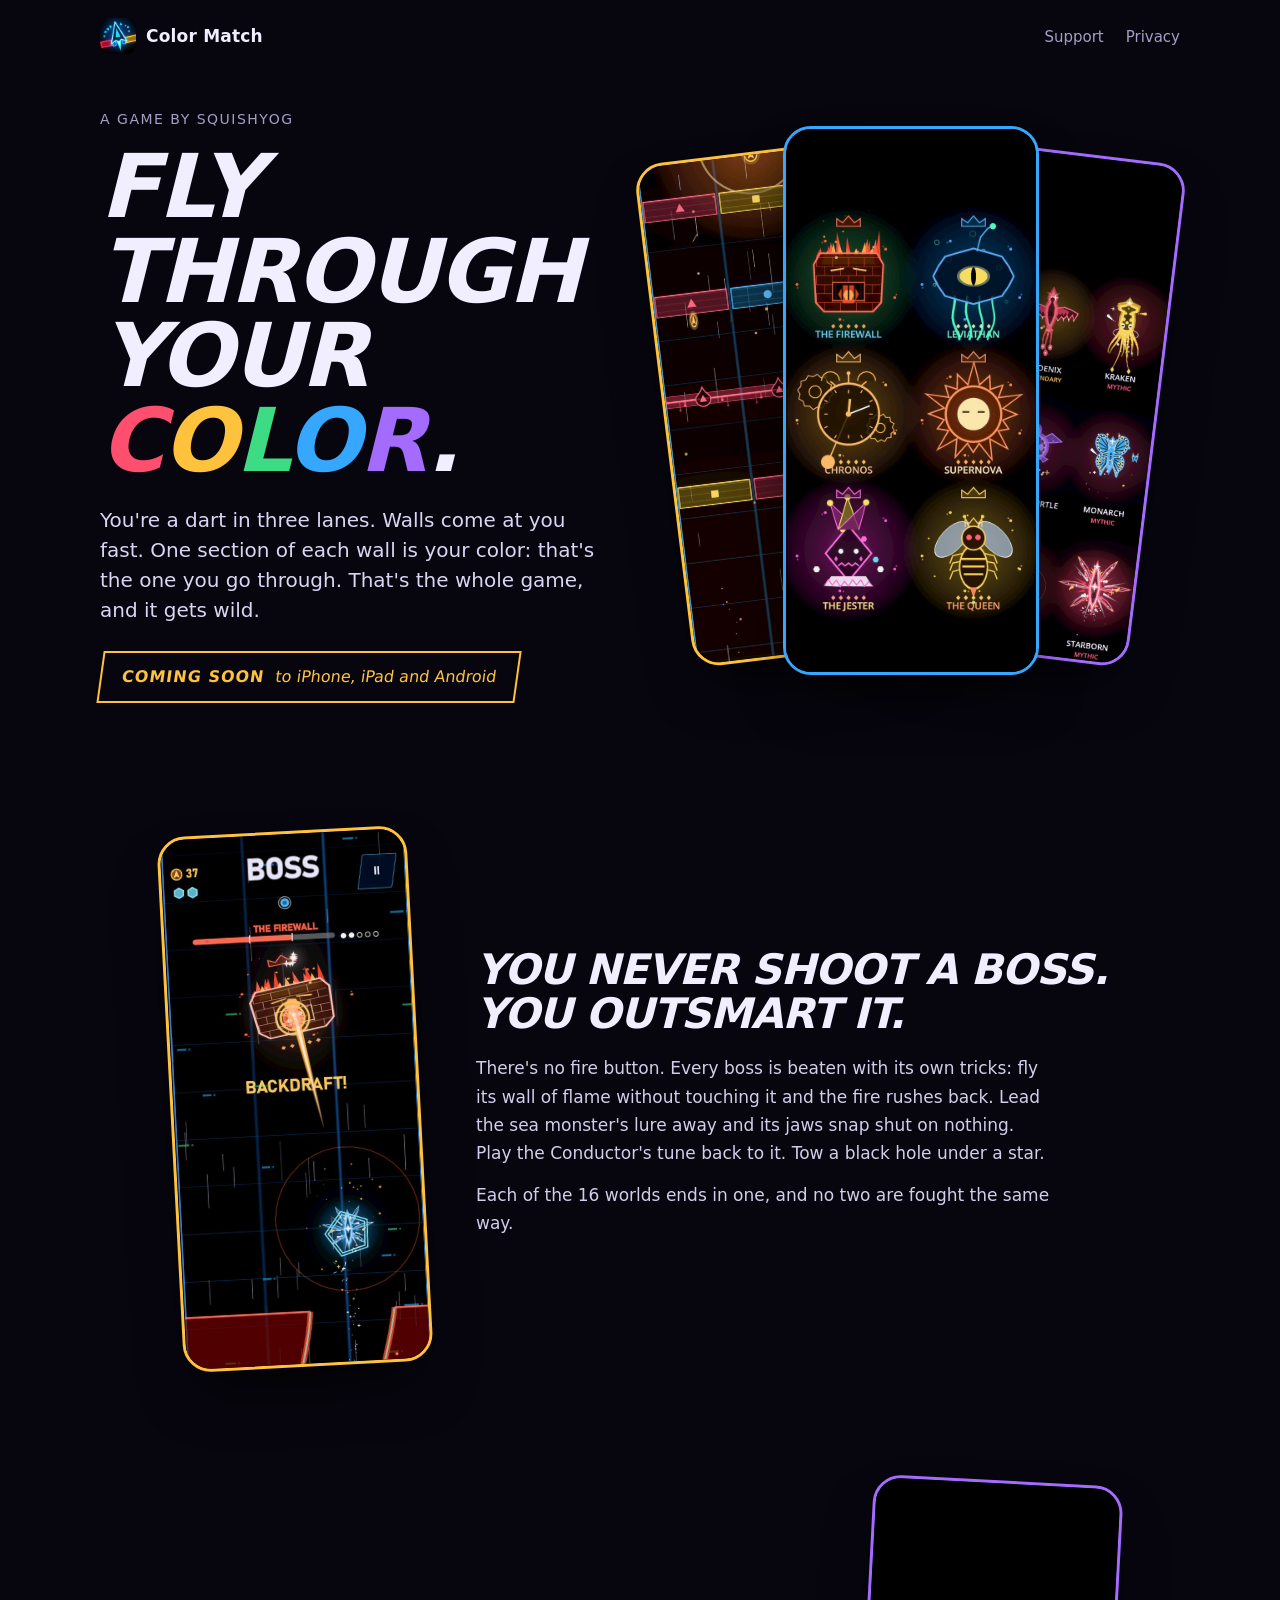
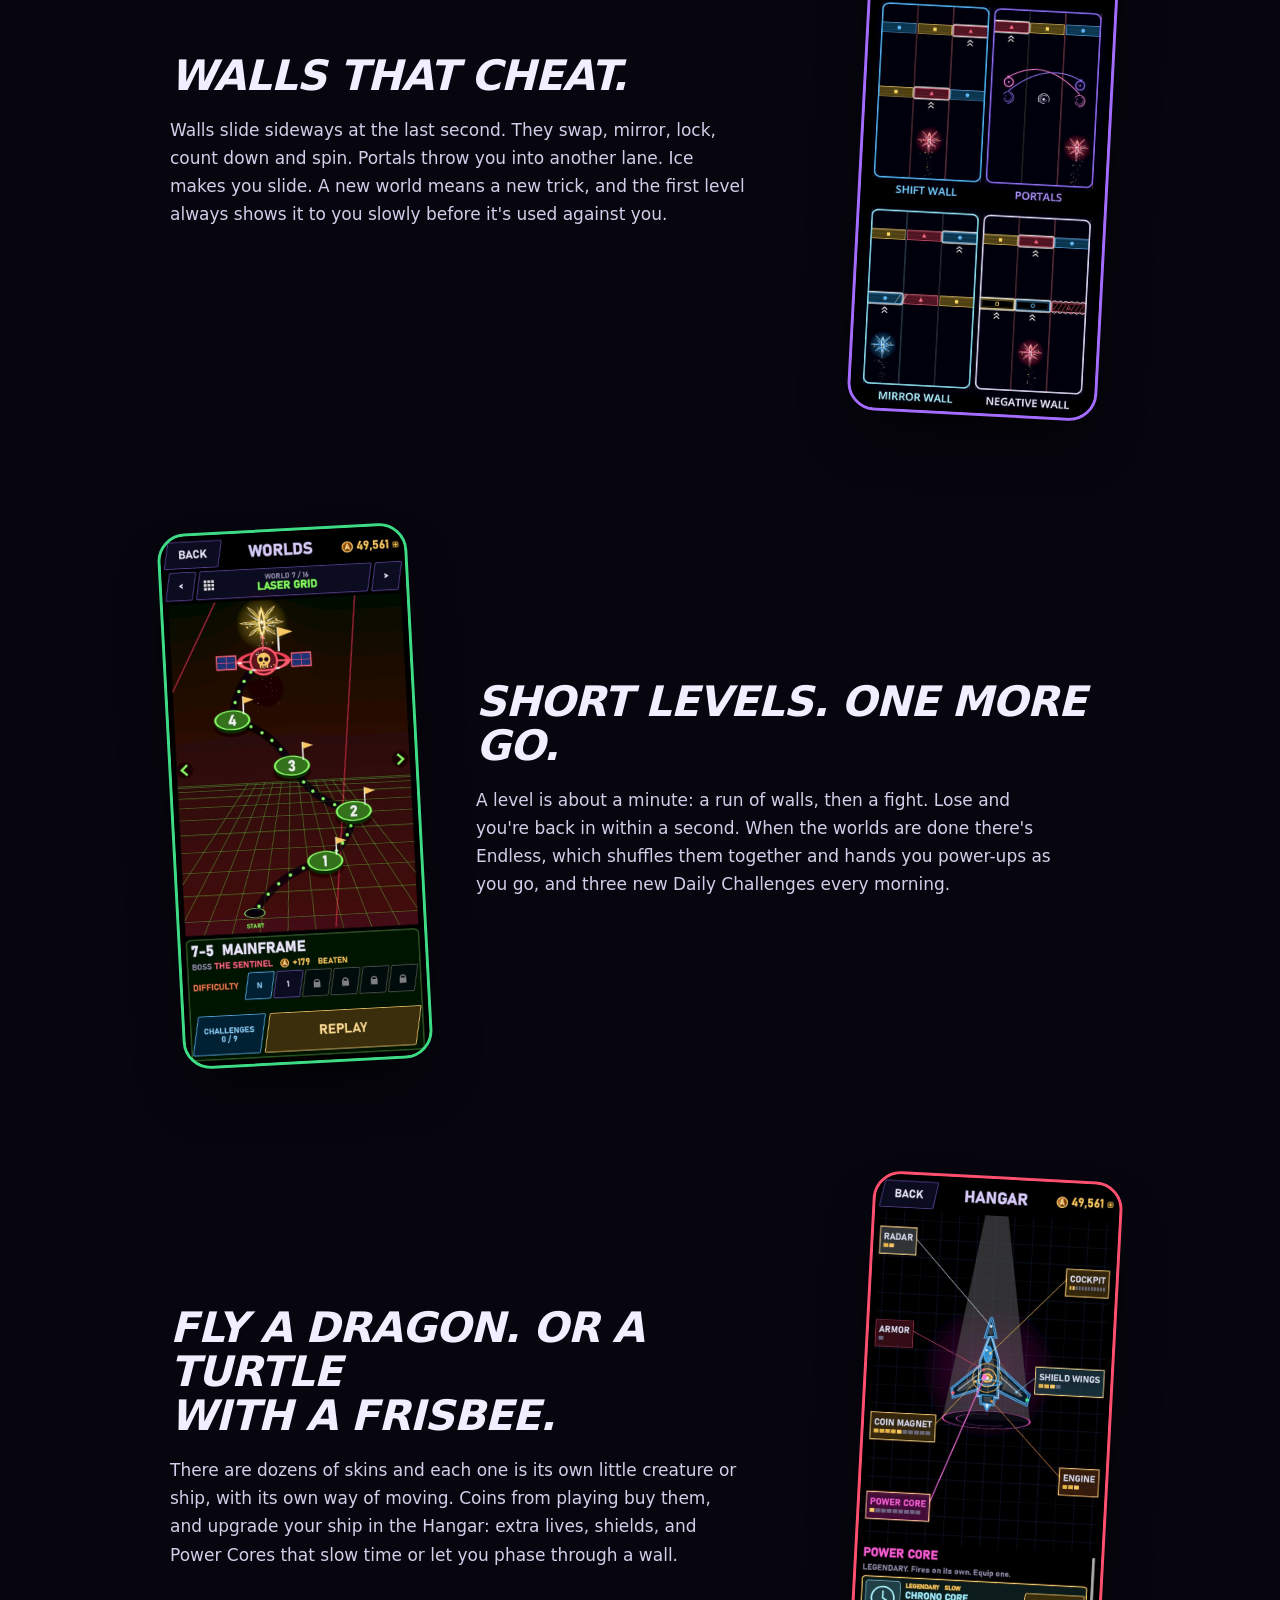
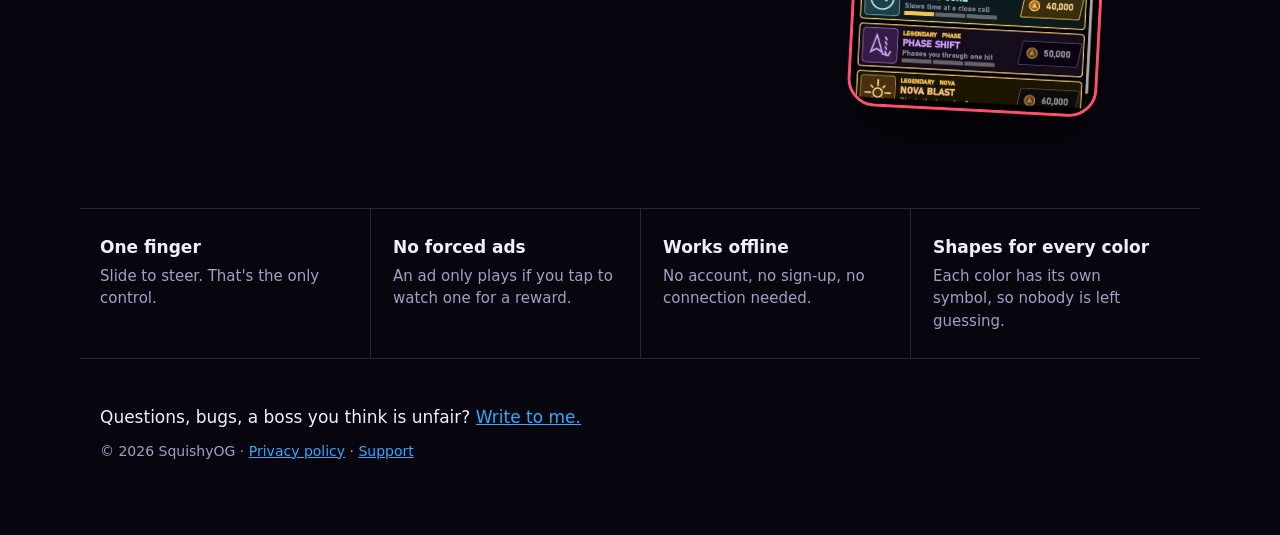
==== commit 3ce8634a: "New pictures: the boss line-up, four trick walls, the Backdraft, the knockout and fresh shots of the" ====
--- a/index.html
+++ b/index.html
@@ -28,8 +28,8 @@
     <p class="soon"><b>Coming soon</b> to iPhone, iPad and Android</p>
   </div>
   <div class="phones">
-    <img class="ph left" src="img/play.jpg" alt="The dart about to fly through the yellow section of a wall" width="600" height="1304">
-    <img class="ph mid" src="img/boss.jpg" alt="A boss fight: the Leviathan bitten by its own jaws" width="600" height="1304">
+    <img class="ph left" src="img/play.jpg" alt="The dart flying at walls of three colors, to pass through the one that matches it" width="600" height="1304">
+    <img class="ph mid" src="img/boss.jpg" alt="Six of the bosses: the Firewall, the Leviathan, Chronos, the Supernova, the Jester and the Queen" width="600" height="1304">
     <img class="ph right" src="img/skins.jpg" alt="Nine skins: a dragon, a phoenix, a kraken and more" width="600" height="1304">
   </div>
 </section>
@@ -46,7 +46,7 @@
 </section>
 
 <section class="row flip">
-  <img class="ph" src="img/tricks.jpg" alt="Portal gates that send the dart to another lane" width="600" height="1304" loading="lazy">
+  <img class="ph" src="img/tricks.jpg" alt="Four trick walls: a shift wall, portals, a mirror wall and a negative wall" width="600" height="1304" loading="lazy">
   <div>
     <h2>Walls that cheat.</h2>
     <p>Walls slide sideways at the last second. They swap, mirror, lock, count down and spin.
